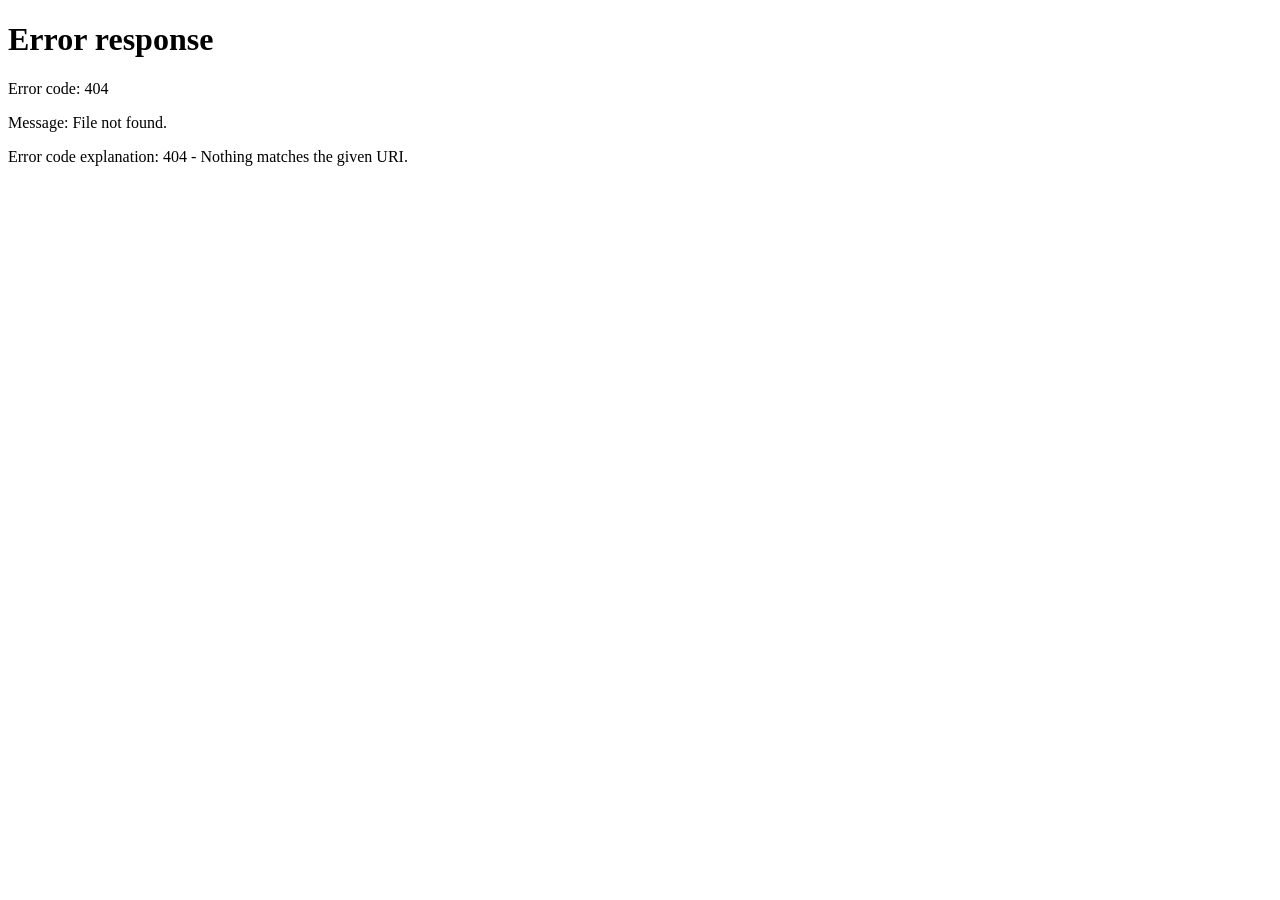
==== report/src/main/resources/static/category.html @ abc183d5 "Initial commit" ====
<!DOCTYPE html>
<html lang="en">
<head>
  <script>
    if (localStorage.getItem("isLoggedIn") !== "true") {
      window.location.replace("/login.html");
    }
  </script>
  <meta charset="UTF-8" />
  <meta name="viewport" content="width=device-width, initial-scale=1.0" />
  <title>Category Management - POS</title>
  <link href="https://fonts.googleapis.com/css2?family=IBM+Plex+Sans:wght@300;400;500;600;700&family=IBM+Plex+Mono:wght@400;500&display=swap" rel="stylesheet" />
  <style>
    :root {
      --red: #dc2626;
      --red-dark: #b91c1c;
      --red-soft: #fef2f2;
      --green: #16a34a;
      --green-dark: #15803d;
      --green-soft: #f0fdf4;
      --green-mid: #dcfce7;
      --blue: var(--green);
      --blue-dark: var(--green-dark);
      --blue-soft: var(--green-soft);
      --white: #ffffff;
      --gray-50: #f8fafc;
      --gray-100: #f1f5f9;
      --gray-200: #e2e8f0;
      --gray-300: #cbd5e1;
      --gray-400: #94a3b8;
      --gray-500: #64748b;
      --gray-600: #475569;
      --gray-700: #334155;
      --gray-800: #1e293b;
      --gray-900: #0f172a;
      --sidebar: #ffffff;
      --border: #e2e8f0;
      --shadow: 0 1px 3px rgba(0, 0, 0, 0.08), 0 1px 2px rgba(0, 0, 0, 0.04);
      --radius: 6px;
      --radius-lg: 10px;
    }

    * { box-sizing: border-box; margin: 0; padding: 0; }

    body {
      font-family: "IBM Plex Sans", sans-serif;
      background: var(--gray-50);
      color: var(--gray-800);
      display: flex;
      min-height: 100vh;
      font-size: 14px;
    }

    .sidebar {
      width: 220px;
      background: var(--sidebar);
      border-right: 1px solid var(--border);
      display: flex;
      flex-direction: column;
      flex-shrink: 0;
      min-height: 100vh;
      height: 100vh;
      position: sticky;
      top: 0;
      overflow-y: auto;
    }

    .sidebar-logo {
      padding: 22px 20px 18px;
      border-bottom: 1px solid var(--border);
    }

    .sidebar-logo .brand {
      font-size: 13px;
      font-weight: 700;
      letter-spacing: 0.12em;
      text-transform: uppercase;
      color: var(--green);
    }

    .sidebar-logo .sub {
      font-size: 11px;
      color: var(--gray-400);
      margin-top: 2px;
      letter-spacing: 0.06em;
    }

    .sidebar-section {
      padding: 18px 12px 6px;
      font-size: 10px;
      font-weight: 600;
      letter-spacing: 0.12em;
      text-transform: uppercase;
      color: var(--gray-400);
    }

    .sidebar-item {
      display: flex;
      align-items: center;
      gap: 10px;
      padding: 9px 12px;
      margin: 1px 8px;
      border-radius: var(--radius);
      color: var(--gray-600);
      font-size: 13px;
      font-weight: 500;
      text-decoration: none;
      transition: all 0.15s;
    }

    .sidebar-item:hover { background: var(--green-soft); color: var(--green); }
    .sidebar-item.active {
      background: var(--green-soft);
      border: 1px solid var(--green-mid);
      color: var(--green);
      font-weight: 700;
    }
    .sidebar-item .icon {
      width: 28px;
      text-align: center;
      font-size: 10px;
      font-weight: 700;
      color: var(--gray-400);
    }
    .sidebar-item.active .icon { color: var(--green); }

    .sidebar-badge {
      margin-left: auto;
      background: var(--green);
      color: white;
      font-size: 10px;
      font-weight: 600;
      padding: 1px 6px;
      border-radius: 20px;
    }

    .sidebar-footer {
      margin-top: auto;
      padding: 16px 12px;
      border-top: 1px solid var(--border);
      display: flex;
      align-items: center;
      gap: 10px;
    }

    .avatar {
      width: 30px;
      height: 30px;
      border-radius: 50%;
      background: var(--green);
      display: flex;
      align-items: center;
      justify-content: center;
      font-size: 12px;
      font-weight: 700;
      color: white;
      flex-shrink: 0;
    }

    .user-info .name { font-size: 12px; font-weight: 600; color: var(--gray-800); }
    .user-info .role { font-size: 11px; color: var(--gray-400); }

    .com.mengty.report.main {
      flex: 1;
      display: flex;
      flex-direction: column;
      min-height: 100vh;
      overflow: hidden;
    }

    .topbar {
      background: var(--white);
      border-bottom: 1px solid var(--border);
      padding: 0 28px;
      height: 54px;
      display: flex;
      align-items: center;
      justify-content: space-between;
      flex-shrink: 0;
    }

    .breadcrumb {
      display: flex;
      align-items: center;
      gap: 6px;
      font-size: 13px;
      color: var(--gray-400);
    }

    .breadcrumb span { color: var(--gray-700); font-weight: 600; }

    .topbar-actions { display: flex; align-items: center; gap: 10px; }

    .topbar-icon,
    .btn,
    .search-input {
      font-family: inherit;
    }

    .topbar-icon {
      width: 34px;
      height: 34px;
      border-radius: var(--radius);
      border: 1px solid var(--border);
      display: inline-flex;
      align-items: center;
      justify-content: center;
      color: var(--gray-500);
      background: white;
      cursor: pointer;
      transition: all 0.15s;
    }

    .topbar-icon:hover { border-color: var(--blue); color: var(--blue); }

    .content { padding: 24px 28px; flex: 1; overflow: auto; }

    .page-header {
      display: flex;
      align-items: flex-start;
      justify-content: space-between;
      gap: 16px;
      margin-bottom: 20px;
    }

    .page-title { font-size: 20px; font-weight: 700; color: var(--gray-900); }
    .page-desc { font-size: 13px; color: var(--gray-400); margin-top: 3px; }

    .header-actions,
    .toolbar,
    .toolbar-right {
      display: flex;
      align-items: center;
      gap: 10px;
    }

    .btn {
      display: inline-flex;
      align-items: center;
      justify-content: center;
      gap: 6px;
      height: 36px;
      padding: 0 14px;
      border: none;
      border-radius: var(--radius);
      font-size: 13px;
      font-weight: 600;
      cursor: pointer;
      transition: all 0.15s;
      white-space: nowrap;
    }

    .btn-primary { background: var(--blue); color: white; }
    .btn-primary:hover { background: var(--blue-dark); }

    .btn-outline {
      background: white;
      color: var(--gray-600);
      border: 1px solid var(--border);
    }

    .btn-outline:hover { border-color: var(--blue); color: var(--blue); background: var(--blue-soft); }

    .stats-strip {
      display: grid;
      grid-template-columns: repeat(3, minmax(0, 1fr));
      gap: 12px;
      margin-bottom: 20px;
    }

    .stat-card {
      background: white;
      border: 1px solid var(--border);
      border-radius: var(--radius-lg);
      padding: 16px 18px;
      display: flex;
      align-items: center;
      gap: 14px;
    }

    .stat-icon {
      width: 38px;
      height: 38px;
      border-radius: var(--radius);
      display: flex;
      align-items: center;
      justify-content: center;
      font-size: 16px;
      flex-shrink: 0;
    }

    .stat-icon.blue { background: var(--blue-soft); }
    .stat-icon.red { background: var(--red-soft); }
    .stat-icon.gray { background: var(--gray-100); }

    .stat-label {
      font-size: 11px;
      color: var(--gray-400);
      font-weight: 500;
      text-transform: uppercase;
      letter-spacing: 0.06em;
    }

    .stat-value {
      font-size: 22px;
      font-weight: 700;
      color: var(--gray-900);
      margin-top: 1px;
      font-family: "IBM Plex Mono", monospace;
    }

    .panel {
      background: white;
      border: 1px solid var(--border);
      border-radius: var(--radius-lg);
      box-shadow: var(--shadow);
      overflow: hidden;
    }

    .toolbar {
      padding: 16px;
      border-bottom: 1px solid var(--border);
      background: var(--gray-50);
      flex-wrap: wrap;
    }

    .search-wrap {
      position: relative;
      flex: 1;
      min-width: 240px;
      max-width: 360px;
    }

    .search-icon {
      position: absolute;
      left: 11px;
      top: 50%;
      transform: translateY(-50%);
      color: var(--gray-400);
      font-size: 14px;
    }

    .search-input {
      width: 100%;
      height: 36px;
      padding: 0 12px 0 34px;
      border: 1px solid var(--border);
      border-radius: var(--radius);
      font-size: 13px;
      background: white;
      color: var(--gray-800);
      outline: none;
      transition: all 0.15s;
    }

    .search-input:focus { border-color: var(--blue); box-shadow: 0 0 0 3px rgba(29, 78, 216, 0.08); }

    .toolbar-note {
      margin-left: auto;
      font-size: 12px;
      color: var(--gray-500);
    }

    table { width: 100%; border-collapse: collapse; }
    thead { background: var(--gray-50); border-bottom: 1px solid var(--border); }

    th {
      padding: 10px 16px;
      text-align: left;
      font-size: 11px;
      font-weight: 600;
      color: var(--gray-400);
      letter-spacing: 0.06em;
      text-transform: uppercase;
      white-space: nowrap;
    }

    td {
      padding: 14px 16px;
      border-bottom: 1px solid var(--gray-100);
      vertical-align: middle;
    }

    tbody tr:hover { background: var(--gray-50); }
    tbody tr:last-child td { border-bottom: none; }

    .mono {
      font-family: "IBM Plex Mono", monospace;
      color: var(--gray-500);
      font-size: 12px;
      background: var(--gray-100);
      padding: 2px 7px;
      border-radius: 4px;
      display: inline-block;
    }

    .category-name {
      font-weight: 600;
      color: var(--gray-800);
    }

    .category-meta {
      font-size: 12px;
      color: var(--gray-400);
      margin-top: 2px;
    }

    .table-footer {
      display: flex;
      align-items: center;
      justify-content: space-between;
      gap: 12px;
      padding: 12px 16px;
      border-top: 1px solid var(--border);
      background: var(--gray-50);
      font-size: 12px;
      color: var(--gray-500);
    }

    .pagination-controls {
      display: flex;
      align-items: center;
      justify-content: flex-end;
      gap: 10px;
      flex-wrap: wrap;
    }

    .page-size-control {
      display: flex;
      align-items: center;
      gap: 6px;
      white-space: nowrap;
    }

    .pagination-buttons {
      display: flex;
      align-items: center;
      gap: 6px;
    }

    .page-status {
      min-width: 86px;
      text-align: center;
    }

    .btn:disabled {
      opacity: 0.45;
      cursor: not-allowed;
      pointer-events: none;
    }

    .loader,
    .empty-state {
      text-align: center;
      padding: 44px 24px;
      color: var(--gray-400);
    }

    .loader { display: none; }
    .loader.active { display: block; }

    .empty-title {
      font-weight: 600;
      color: var(--gray-500);
      margin-bottom: 4px;
    }

    .empty-sub { font-size: 12px; }

    .toast-container {
      position: fixed;
      top: 62px;
      right: 18px;
      z-index: 300;
      display: flex;
      flex-direction: column;
      gap: 8px;
      pointer-events: none;
    }

    .toast {
      min-width: 280px;
      max-width: 380px;
      border: 1px solid var(--border);
      border-left: 4px solid var(--green);
      border-radius: var(--radius-lg);
      background: white;
      box-shadow: 0 10px 30px rgba(15, 23, 42, 0.14);
      padding: 12px 14px;
      pointer-events: all;
      animation: toastIn 0.2s ease;
    }

    .toast.error { border-left-color: var(--red); }
    .toast.warning { border-left-color: #d97706; }
    .toast-title { font-size: 13px; font-weight: 800; color: var(--gray-900); }
    .toast-message { margin-top: 2px; font-size: 12px; color: var(--gray-500); }
    .toast.removing { animation: toastOut 0.18s ease forwards; }

    @keyframes toastIn {
      from { opacity: 0; transform: translateX(12px); }
      to { opacity: 1; transform: translateX(0); }
    }

    @keyframes toastOut {
      to { opacity: 0; transform: translateX(12px); }
    }

    @media (max-width: 980px) {
      body { flex-direction: column; }
      .sidebar { width: 100%; min-height: auto; height: auto; position: static; }
      .com.mengty.report.main { min-height: auto; }
      .stats-strip { grid-template-columns: 1fr; }
      .page-header { flex-direction: column; }
    }
  </style>
</head>
<body>
<aside class="sidebar">
  <div class="sidebar-logo">
    <div class="brand">monakom</div>
    <div class="sub">POS management</div>
  </div>

  <div class="sidebar-section">Operations</div>
  <a class="sidebar-item" href="/sale.html"><span class="icon">POS</span><span>Sales</span></a>

  <div class="sidebar-section">Master Data</div>
  <a class="sidebar-item" href="/item.html"><span class="icon">PRD</span><span>Products</span></a>
  <a class="sidebar-item active" href="/category.html"><span class="icon">CAT</span><span>Categories</span><span class="sidebar-badge" id="sidebarCount">0</span></a>
  <a class="sidebar-item" href="/stock.html"><span class="icon">STK</span><span>Stock Movement</span></a>
  <a class="sidebar-item" href="/payment-method.html"><span class="icon">PAY</span><span>Payment Methods</span></a>

  <div class="sidebar-section">Analytics</div>
  <a class="sidebar-item" href="/report.html"><span class="icon">RPT</span><span>Reports</span></a>

  <div class="sidebar-footer">
    <div class="avatar">AD</div>
    <div class="user-info">
      <div class="name">Administrator</div>
      <div class="role">System Access</div>
    </div>
  </div>
</aside>

<main class="main">
  <div class="topbar">
    <div class="breadcrumb">Master Data / <span>Category Management</span></div>
    <div class="topbar-actions">
      <button class="topbar-icon" type="button" onclick="window.location.href='/item.html'">PRD</button>
      <button class="topbar-icon" type="button" onclick="logout()">OUT</button>
    </div>
  </div>

  <div class="content">
    <div class="page-header">
      <div>
        <div class="page-title">Category Directory</div>
        <div class="page-desc">Consistent master data view matching the product management workspace.</div>
      </div>
      <div class="header-actions">
        <button class="btn btn-outline" type="button" onclick="resetFilters()">Clear Filter</button>
        <button class="btn btn-primary" type="button" onclick="getCategories()">Refresh</button>
      </div>
    </div>

    <div class="stats-strip">
      <div class="stat-card">
        <div class="stat-icon blue">#</div>
        <div>
          <div class="stat-label">Total Categories</div>
          <div class="stat-value" id="statTotal">0</div>
        </div>
      </div>
      <div class="stat-card">
        <div class="stat-icon red">AZ</div>
        <div>
          <div class="stat-label">Visible Result</div>
          <div class="stat-value" id="statVisible">0</div>
        </div>
      </div>
      <div class="stat-card">
        <div class="stat-icon gray">TM</div>
        <div>
          <div class="stat-label">Last Refresh</div>
          <div class="stat-value" id="statRefresh">--:--</div>
        </div>
      </div>
    </div>

    <section class="panel">
      <div class="toolbar">
        <div class="search-wrap">
          <span class="search-icon">SR</span>
          <input id="searchInput" class="search-input" type="text" placeholder="Search by category name..." oninput="filterCategories()" />
        </div>
        <div class="toolbar-right">
          <button class="btn btn-outline" type="button" onclick="sortCategories()">Sort A-Z</button>
        </div>
        <div class="toolbar-note">Data source: <code>/api/master/categories</code></div>
      </div>

      <div id="loader" class="loader">Loading categories...</div>

      <table id="categoryTable">
        <thead>
        <tr>
          <th style="width: 140px;">Category ID</th>
          <th>Name</th>
          <th style="width: 180px;">Reference</th>
        </tr>
        </thead>
        <tbody id="categoryBody"></tbody>
      </table>

      <div class="table-footer">
        <span id="totalRows">0 record(s)</span>
        <div class="pagination-controls">
          <label class="page-size-control" for="pageSizeSelect">
            Show
            <select class="search-input" id="pageSizeSelect" onchange="changePageSize()" style="width:auto;height:32px;padding:0 28px 0 10px;">
              <option value="25" selected>25</option>
              <option value="50">50</option>
              <option value="100">100</option>
            </select>
            items
          </label>
          <div class="pagination-buttons">
            <button class="btn btn-outline" type="button" id="prevPageBtn" onclick="changePage(-1)" style="height:32px;">Previous</button>
            <span class="page-status" id="pageStatus">Page 1 of 1</span>
            <button class="btn btn-outline" type="button" id="nextPageBtn" onclick="changePage(1)" style="height:32px;">Next</button>
          </div>
        </div>
      </div>
    </section>
  </div>
</main>

<div id="toastContainer" class="toast-container"></div>

<script>
  let allCategories = [];
  let filteredCategories = [];
  let currentPage = 1;
  let pageSize = 25;
  let sortAscending = true;

  function showToast(type, title, message) {
    const container = document.getElementById("toastContainer");
    const el = document.createElement("div");
    el.className = `toast ${type || "info"}`;
    el.innerHTML = `
      <div class="toast-title">${title || "Notice"}</div>
      ${message ? `<div class="toast-message">${message}</div>` : ""}
    `;
    container.appendChild(el);
    setTimeout(() => {
      el.classList.add("removing");
      el.addEventListener("animationend", () => el.remove(), { once: true });
    }, type === "error" ? 4200 : 3000);
  }

  function logout() {
    localStorage.removeItem("isLoggedIn");
    window.location.href = "/login.html";
  }

  function formatTime(date) {
    return date.toLocaleTimeString([], { hour: "2-digit", minute: "2-digit" });
  }

  function updateStats(visibleCount) {
    document.getElementById("statTotal").textContent = allCategories.length;
    document.getElementById("statVisible").textContent = visibleCount;
    document.getElementById("sidebarCount").textContent = allCategories.length;
  }

  function renderEmpty(message, detail) {
    document.getElementById("categoryBody").innerHTML = `
      <tr>
        <td colspan="3">
          <div class="empty-state">
            <div class="empty-title">${message}</div>
            <div class="empty-sub">${detail}</div>
          </div>
        </td>
      </tr>
    `;
    updateStats(0);
    document.getElementById("totalRows").textContent = "0 record(s)";
    updatePaginationControls(0, 1);
  }

  function renderCategories(data) {
    const totalPages = Math.max(1, Math.ceil(data.length / pageSize));
    if (currentPage > totalPages) currentPage = totalPages;
    if (currentPage < 1) currentPage = 1;

    const start = (currentPage - 1) * pageSize;
    const pageItems = data.slice(start, start + pageSize);
    const visibleStart = data.length ? start + 1 : 0;
    const visibleEnd = Math.min(start + pageSize, data.length);

    if (!data.length) {
      renderEmpty("No categories found", "Try a different search or refresh the master data.");
      return;
    }

    document.getElementById("categoryBody").innerHTML = pageItems.map((category, index) => `
      <tr>
        <td><span class="mono">${category.id ?? "-"}</span></td>
        <td>
          <div class="category-name">${category.name || "-"}</div>
          <div class="category-meta">Category ${String(start + index + 1).padStart(2, "0")} in current result set</div>
        </td>
        <td><span class="mono">CAT-${String(category.id ?? index + 1).padStart(4, "0")}</span></td>
      </tr>
    `).join("");

    updateStats(data.length);
    document.getElementById("totalRows").textContent =
      `Showing ${visibleStart}-${visibleEnd} of ${data.length} record(s)`;
    updatePaginationControls(data.length, totalPages);
  }

  function sortedCategories(list) {
    return [...list].sort((a, b) => {
      const left = (a.name || "").toLowerCase();
      const right = (b.name || "").toLowerCase();
      return sortAscending ? left.localeCompare(right) : right.localeCompare(left);
    });
  }

  function filterCategories() {
    const keyword = document.getElementById("searchInput").value.trim().toLowerCase();
    filteredCategories = sortedCategories(allCategories).filter(category =>
      !keyword || (category.name || "").toLowerCase().includes(keyword)
    );
    currentPage = 1;
    renderCategories(filteredCategories);
  }

  function updatePaginationControls(totalRecords, totalPages) {
    const pageStatus = document.getElementById("pageStatus");
    const prevBtn = document.getElementById("prevPageBtn");
    const nextBtn = document.getElementById("nextPageBtn");
    if (!pageStatus || !prevBtn || !nextBtn) return;

    pageStatus.textContent = `Page ${currentPage} of ${totalPages}`;
    prevBtn.disabled = currentPage <= 1 || totalRecords === 0;
    nextBtn.disabled = currentPage >= totalPages || totalRecords === 0;
  }

  function changePage(direction) {
    currentPage += direction;
    renderCategories(filteredCategories);
  }

  function changePageSize() {
    pageSize = Number(document.getElementById("pageSizeSelect").value);
    currentPage = 1;
    renderCategories(filteredCategories);
  }

  function sortCategories() {
    sortAscending = !sortAscending;
    const button = document.querySelector(".toolbar-right .btn");
    if (button) {
      button.textContent = sortAscending ? "Sort A-Z" : "Sort Z-A";
    }
    filterCategories();
  }

  function resetFilters() {
    document.getElementById("searchInput").value = "";
    sortAscending = true;
    const sortButton = document.querySelector(".toolbar-right .btn");
    if (sortButton) {
      sortButton.textContent = "Sort A-Z";
    }
    filterCategories();
  }

  async function getCategories() {
    const loader = document.getElementById("loader");
    const table = document.getElementById("categoryTable");

    loader.classList.add("active");
    table.style.display = "none";

    try {
      const res = await fetch("/api/master/categories");
      if (!res.ok) {
        throw new Error(`Server responded with ${res.status}`);
      }

      allCategories = await res.json();
      document.getElementById("statRefresh").textContent = formatTime(new Date());
      table.style.display = "";
      filterCategories();
      showToast("success", "Categories Refreshed", `${allCategories.length} category record(s) loaded.`);
    } catch (error) {
      table.style.display = "";
      renderEmpty("Unable to load categories", error.message || "Check the API connection and try again.");
      showToast("error", "Categories Failed", error.message || "Unable to load categories.");
    } finally {
      loader.classList.remove("active");
    }
  }

  document.addEventListener("DOMContentLoaded", getCategories);
</script>
</body>
</html>
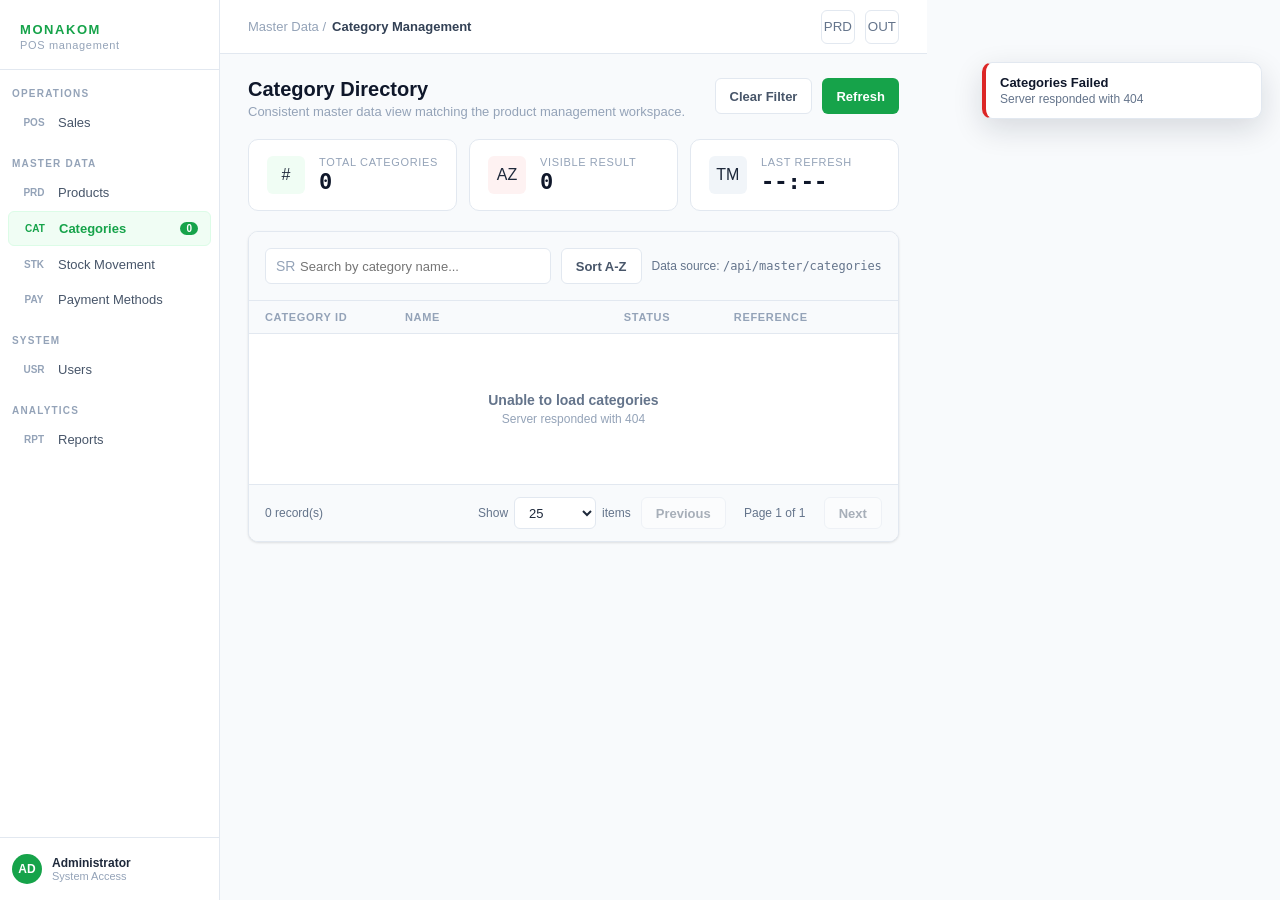
==== commit a2af7765: "Auth for user role" ====
--- a/report/src/main/resources/static/category.html
+++ b/report/src/main/resources/static/category.html
@@ -1,11 +1,8 @@
 <!DOCTYPE html>
 <html lang="en">
 <head>
-  <script>
-    if (localStorage.getItem("isLoggedIn") !== "true") {
-      window.location.replace("/login.html");
-    }
-  </script>
+  <script src="/js/auth.js"></script>
+  <script>requirePageAccess();</script>
   <meta charset="UTF-8" />
   <meta name="viewport" content="width=device-width, initial-scale=1.0" />
   <title>Category Management - POS</title>
@@ -443,6 +440,24 @@
       text-align: center;
     }
 
+    .status-badge {
+      display: inline-flex;
+      padding: 3px 8px;
+      border-radius: 999px;
+      font-size: 11px;
+      font-weight: 700;
+    }
+
+    .status-badge.active {
+      color: #137333;
+      background: #e8f5ec;
+    }
+
+    .status-badge.inactive {
+      color: #b42318;
+      background: #fee4e2;
+    }
+
     .btn:disabled {
       opacity: 0.45;
       cursor: not-allowed;
@@ -514,6 +529,7 @@
       .page-header { flex-direction: column; }
     }
   </style>
+  <link rel="stylesheet" href="/css/app-theme.css" />
 </head>
 <body>
 <aside class="sidebar">
@@ -530,6 +546,9 @@
   <a class="sidebar-item active" href="/category.html"><span class="icon">CAT</span><span>Categories</span><span class="sidebar-badge" id="sidebarCount">0</span></a>
   <a class="sidebar-item" href="/stock.html"><span class="icon">STK</span><span>Stock Movement</span></a>
   <a class="sidebar-item" href="/payment-method.html"><span class="icon">PAY</span><span>Payment Methods</span></a>
+
+  <div class="sidebar-section">System</div>
+  <a class="sidebar-item" href="/users.html"><span class="icon">USR</span><span>Users</span></a>
 
   <div class="sidebar-section">Analytics</div>
   <a class="sidebar-item" href="/report.html"><span class="icon">RPT</span><span>Reports</span></a>
@@ -607,6 +626,7 @@
         <tr>
           <th style="width: 140px;">Category ID</th>
           <th>Name</th>
+          <th style="width: 110px;">Status</th>
           <th style="width: 180px;">Reference</th>
         </tr>
         </thead>
@@ -661,7 +681,7 @@
   }
 
   function logout() {
-    localStorage.removeItem("isLoggedIn");
+    clearFrontendSession();
     window.location.href = "/login.html";
   }
 
@@ -678,7 +698,7 @@
   function renderEmpty(message, detail) {
     document.getElementById("categoryBody").innerHTML = `
       <tr>
-        <td colspan="3">
+        <td colspan="4">
           <div class="empty-state">
             <div class="empty-title">${message}</div>
             <div class="empty-sub">${detail}</div>
@@ -713,6 +733,7 @@
           <div class="category-name">${category.name || "-"}</div>
           <div class="category-meta">Category ${String(start + index + 1).padStart(2, "0")} in current result set</div>
         </td>
+        <td><span class="status-badge ${category.status ? "active" : "inactive"}">${category.status ? "Active" : "Inactive"}</span></td>
         <td><span class="mono">CAT-${String(category.id ?? index + 1).padStart(4, "0")}</span></td>
       </tr>
     `).join("");
